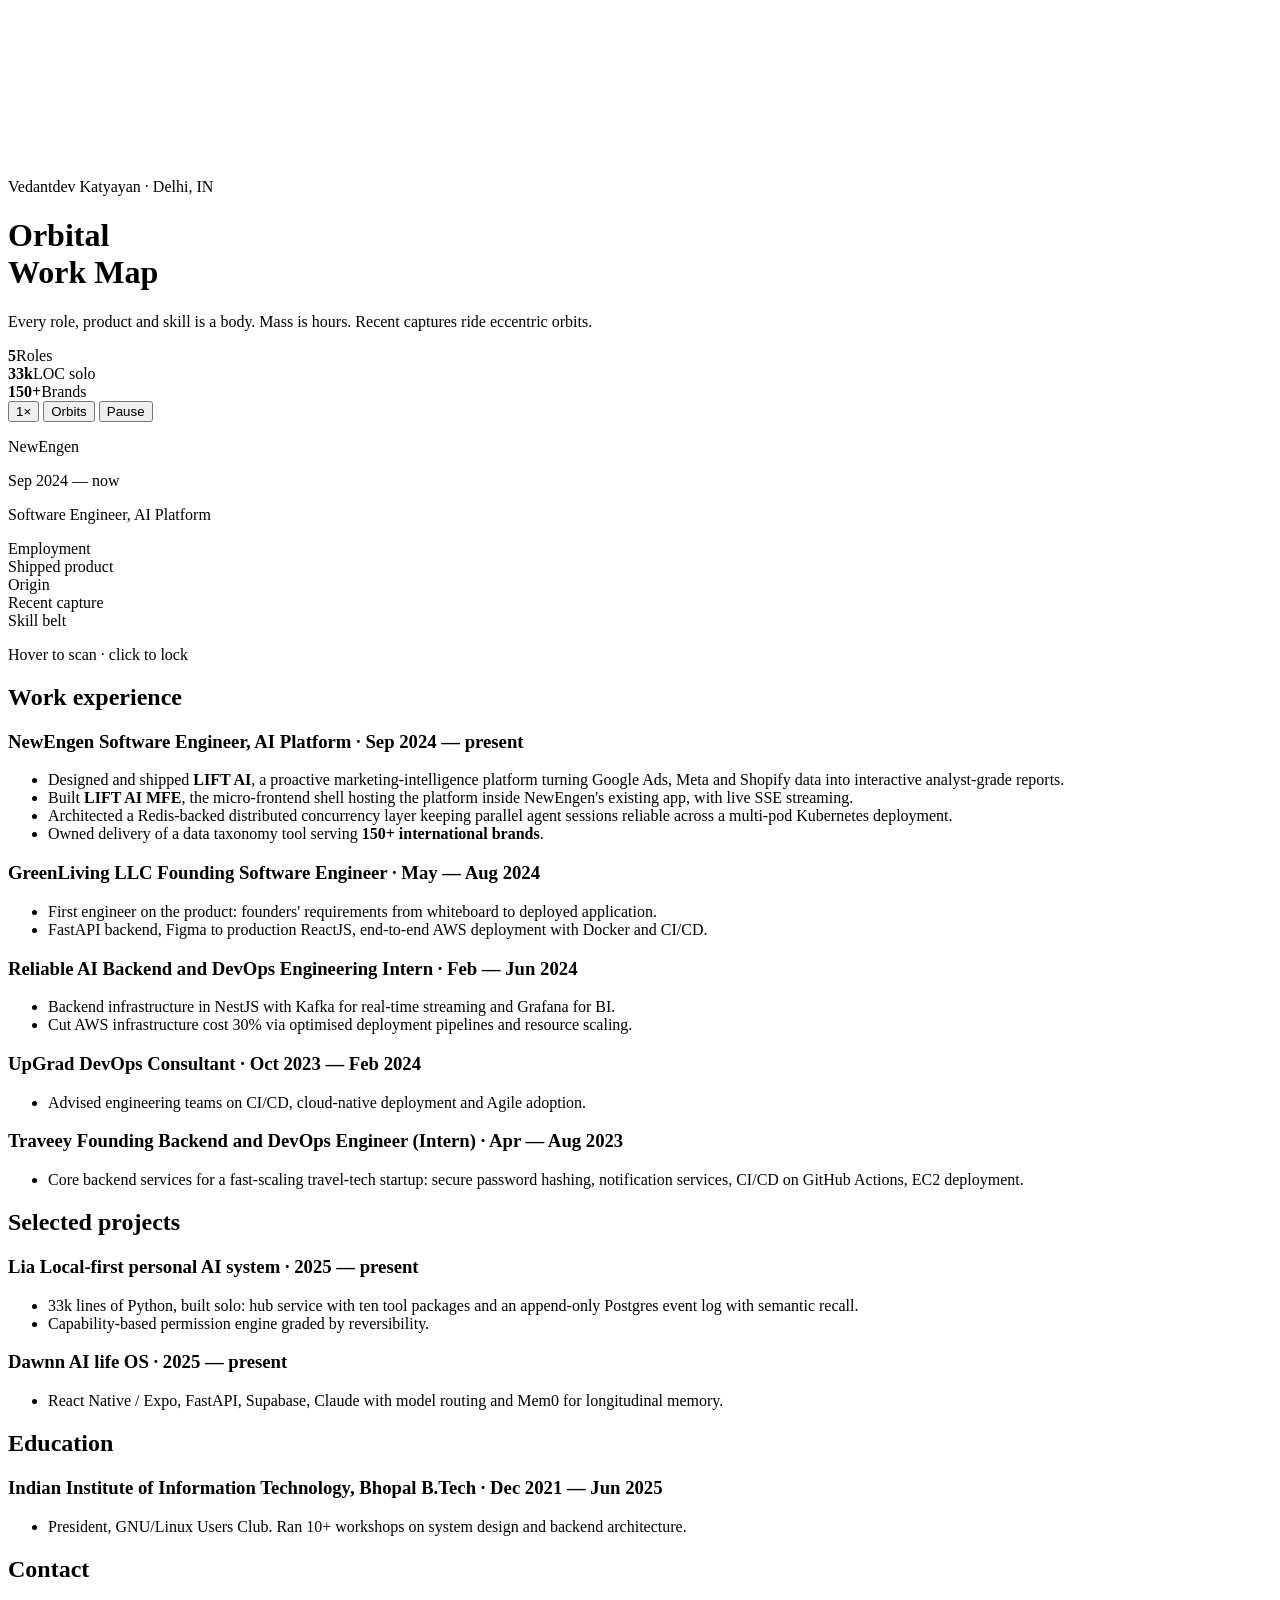
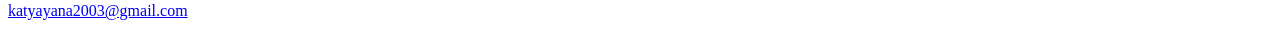
==== index.html @ 1c7e5dbf "Initial commit: v1 orbital work map (Rust/WASM) Co-Authored-By: Claude Sonnet 4.6 <noreply@anthropic" ====
<!DOCTYPE html>
<html lang="en">
<head>
<meta charset="utf-8">
<meta name="viewport" content="width=device-width, initial-scale=1">
<title>Vedantdev Katyayan — Orbital Work Map</title>
<meta name="description" content="Engineer across backend, infrastructure and applied AI. An orbital map of five roles, three shipped products and the stack behind them.">
<meta property="og:title" content="Vedantdev Katyayan">
<meta property="og:description" content="Every role, product and skill is a body. Mass is hours.">
<meta property="og:type" content="profile">

<link rel="preconnect" href="https://fonts.googleapis.com">
<link rel="preconnect" href="https://fonts.gstatic.com" crossorigin>
<link rel="stylesheet" href="https://fonts.googleapis.com/css2?family=Bricolage+Grotesque:opsz,wght@12..96,600;12..96,800&family=IBM+Plex+Mono:wght@400;500;600&family=IBM+Plex+Sans:wght@400;500&display=swap">

<link data-trunk rel="rust" data-wasm-opt="z">
<link data-trunk rel="css" href="assets/style.css">
</head>
<body>

<main class="stage">
  <canvas id="sky" aria-label="Orbital map of Vedantdev Katyayan's work"></canvas>

  <header class="masthead">
    <p class="eyebrow">Vedantdev Katyayan · Delhi, IN</p>
    <h1>Orbital<br>Work Map</h1>
    <p class="standfirst">Every role, product and skill is a body. Mass is hours. Recent captures ride eccentric orbits.</p>
  </header>

  <div class="hud">
    <div class="stats">
      <div class="stat"><b>5</b><span>Roles</span></div>
      <div class="stat"><b>33k</b><span>LOC solo</span></div>
      <div class="stat"><b>150+</b><span>Brands</span></div>
    </div>
    <div class="ctrls">
      <button class="btn" id="speed">1×</button>
      <button class="btn" id="orbits" aria-pressed="true">Orbits</button>
      <button class="btn" id="toggle">Pause</button>
    </div>
  </div>

  <!-- Filled by Rust on selection. Static fallback keeps the page useful
       before wasm boots and if it fails to load. -->
  <section class="readout" id="readout" aria-live="polite">
    <div class="r-top"><p class="r-name">NewEngen</p><span class="r-when">Sep 2024 — now</span></div>
    <p class="r-role">Software Engineer, AI Platform</p>
  </section>

  <div class="legend">
    <div class="lg"><span class="dot" style="background:#F2A93B"></span>Employment</div>
    <div class="lg"><span class="dot" style="background:#5CC7D8"></span>Shipped product</div>
    <div class="lg"><span class="dot" style="background:#A78BFA"></span>Origin</div>
    <div class="lg"><span class="dot" style="background:#F2726F"></span>Recent capture</div>
    <div class="lg"><span class="dot" style="background:#7FD1A4"></span>Skill belt</div>
  </div>

  <p class="hint">Hover to scan · click to lock</p>
</main>

<!-- ===================================================================
     Crawlable layer. A canvas is invisible to search engines and to ATS
     scrapers, so the same content lives here as real HTML. Keep in sync
     with src/data.rs — see the TODO in CLAUDE.md about generating it.
     =================================================================== -->
<section class="resume">
  <h2>Work experience</h2>

  <article>
    <h3>NewEngen <span>Software Engineer, AI Platform · Sep 2024 — present</span></h3>
    <ul>
      <li>Designed and shipped <strong>LIFT AI</strong>, a proactive marketing-intelligence platform turning Google Ads, Meta and Shopify data into interactive analyst-grade reports.</li>
      <li>Built <strong>LIFT AI MFE</strong>, the micro-frontend shell hosting the platform inside NewEngen's existing app, with live SSE streaming.</li>
      <li>Architected a Redis-backed distributed concurrency layer keeping parallel agent sessions reliable across a multi-pod Kubernetes deployment.</li>
      <li>Owned delivery of a data taxonomy tool serving <strong>150+ international brands</strong>.</li>
    </ul>
  </article>

  <article>
    <h3>GreenLiving LLC <span>Founding Software Engineer · May — Aug 2024</span></h3>
    <ul>
      <li>First engineer on the product: founders' requirements from whiteboard to deployed application.</li>
      <li>FastAPI backend, Figma to production ReactJS, end-to-end AWS deployment with Docker and CI/CD.</li>
    </ul>
  </article>

  <article>
    <h3>Reliable AI <span>Backend and DevOps Engineering Intern · Feb — Jun 2024</span></h3>
    <ul>
      <li>Backend infrastructure in NestJS with Kafka for real-time streaming and Grafana for BI.</li>
      <li>Cut AWS infrastructure cost 30% via optimised deployment pipelines and resource scaling.</li>
    </ul>
  </article>

  <article>
    <h3>UpGrad <span>DevOps Consultant · Oct 2023 — Feb 2024</span></h3>
    <ul><li>Advised engineering teams on CI/CD, cloud-native deployment and Agile adoption.</li></ul>
  </article>

  <article>
    <h3>Traveey <span>Founding Backend and DevOps Engineer (Intern) · Apr — Aug 2023</span></h3>
    <ul><li>Core backend services for a fast-scaling travel-tech startup: secure password hashing, notification services, CI/CD on GitHub Actions, EC2 deployment.</li></ul>
  </article>

  <h2>Selected projects</h2>

  <article>
    <h3>Lia <span>Local-first personal AI system · 2025 — present</span></h3>
    <ul>
      <li>33k lines of Python, built solo: hub service with ten tool packages and an append-only Postgres event log with semantic recall.</li>
      <li>Capability-based permission engine graded by reversibility.</li>
    </ul>
  </article>

  <article>
    <h3>Dawnn <span>AI life OS · 2025 — present</span></h3>
    <ul><li>React Native / Expo, FastAPI, Supabase, Claude with model routing and Mem0 for longitudinal memory.</li></ul>
  </article>

  <h2>Education</h2>
  <article>
    <h3>Indian Institute of Information Technology, Bhopal <span>B.Tech · Dec 2021 — Jun 2025</span></h3>
    <ul><li>President, GNU/Linux Users Club. Ran 10+ workshops on system design and backend architecture.</li></ul>
  </article>

  <h2>Contact</h2>
  <p><a href="mailto:katyayana2003@gmail.com">katyayana2003@gmail.com</a></p>
</section>

<script type="module">
  // Trunk exposes the wasm exports on window.wasmBindings once init resolves.
  window.orbitalSelect = (id) => {
    if (location.hash.slice(1) !== id) history.replaceState(null, '', '#' + id);
  };

  const ready = () => window.wasmBindings;
  const wait = setInterval(() => {
    if (!ready()) return;
    clearInterval(wait);
    const w = window.wasmBindings;

    const hash = location.hash.slice(1);
    if (hash) w.select_by_id(hash);

    const speeds = [1, 2, 4, 0.35];
    let si = 0;
    const speed = document.getElementById('speed');
    speed.onclick = () => {
      si = (si + 1) % speeds.length;
      w.set_speed(speeds[si]);
      speed.textContent = (speeds[si] === 0.35 ? '0.3' : speeds[si]) + '×';
    };

    const toggle = document.getElementById('toggle');
    toggle.onclick = () => { toggle.textContent = w.toggle_running() ? 'Pause' : 'Resume'; };

    const orbits = document.getElementById('orbits');
    orbits.onclick = () => orbits.setAttribute('aria-pressed', String(w.toggle_orbits()));
  }, 40);
</script>
</body>
</html>
---- assets/style.css ----
:root{
  --void:#04060E; --ink:#EDEAE2; --ink-dim:#96A0B8; --ink-faint:#5A6479;
  --edge:rgba(150,170,210,.16); --edge-hi:rgba(150,170,210,.34);
  --amber:#F2A93B;
  --display:"Bricolage Grotesque","Helvetica Neue",Arial,sans-serif;
  --body:"IBM Plex Sans",-apple-system,BlinkMacSystemFont,sans-serif;
  --mono:"IBM Plex Mono",ui-monospace,Menlo,monospace;
}
*{box-sizing:border-box}
html,body{margin:0}
body{background:var(--void);color:var(--ink);font-family:var(--body);font-size:14px;line-height:1.55;-webkit-font-smoothing:antialiased}

.stage{position:relative;width:100%;height:100vh;min-height:560px;overflow:hidden;border-bottom:1px solid var(--edge);touch-action:none}
#sky{display:block;width:100%;height:100%}

.masthead{position:absolute;top:0;left:0;padding:22px 26px;pointer-events:none;z-index:3}
.eyebrow{font-family:var(--mono);font-size:10px;letter-spacing:.22em;text-transform:uppercase;color:var(--ink-faint);margin:0 0 8px}
h1{font-family:var(--display);font-weight:800;font-size:clamp(24px,3vw,34px);line-height:.98;letter-spacing:-.03em;margin:0 0 8px;text-transform:uppercase}
.standfirst{margin:0;color:var(--ink-dim);font-size:12.5px;max-width:32ch}

.hud{position:absolute;top:22px;right:26px;z-index:3;display:flex;flex-direction:column;align-items:flex-end;gap:14px}
.stats{display:flex;gap:1px;background:var(--edge);border:1px solid var(--edge)}
.stat{background:rgba(6,9,20,.86);padding:8px 12px;text-align:right;min-width:70px}
.stat b{display:block;font-family:var(--mono);font-weight:600;font-size:16px;font-variant-numeric:tabular-nums;letter-spacing:-.02em}
.stat span{font-family:var(--mono);font-size:9px;letter-spacing:.14em;text-transform:uppercase;color:var(--ink-faint)}
.ctrls{display:flex;gap:6px}
.btn{font-family:var(--mono);font-size:10.5px;letter-spacing:.1em;text-transform:uppercase;color:var(--ink-dim);background:rgba(6,9,20,.86);border:1px solid var(--edge);padding:6px 11px;cursor:pointer;transition:.15s}
.btn:hover{color:var(--ink);border-color:var(--edge-hi)}
.btn:focus-visible{outline:2px solid var(--amber);outline-offset:2px}
.btn[aria-pressed="true"]{color:var(--amber);border-color:rgba(242,169,59,.5);background:rgba(242,169,59,.12)}

.legend{position:absolute;right:26px;bottom:22px;z-index:3;display:flex;flex-direction:column;gap:5px;align-items:flex-end;pointer-events:none}
.lg{display:flex;align-items:center;gap:7px;font-family:var(--mono);font-size:10px;letter-spacing:.1em;text-transform:uppercase;color:var(--ink-faint)}
.dot{width:7px;height:7px;border-radius:50%}

.readout{position:absolute;left:26px;bottom:22px;width:min(340px,calc(100% - 52px));z-index:3;background:rgba(6,9,20,.88);backdrop-filter:blur(16px);-webkit-backdrop-filter:blur(16px);border:1px solid var(--edge);border-left:3px solid var(--accent,var(--amber));padding:14px 16px 16px;display:flex;flex-direction:column;gap:10px}
.r-top{display:flex;justify-content:space-between;align-items:baseline;gap:10px}
.r-name{font-family:var(--display);font-weight:600;font-size:19px;line-height:1.1;margin:0;color:var(--accent,var(--amber));letter-spacing:-.02em}
.r-when{font-family:var(--mono);font-size:10px;color:var(--ink-faint);white-space:nowrap;letter-spacing:.06em}
.r-role{font-family:var(--mono);font-size:10px;letter-spacing:.15em;text-transform:uppercase;color:var(--ink-dim);margin:-6px 0 0}
.r-list{margin:0;padding:0;list-style:none;display:flex;flex-direction:column;gap:6px}
.r-list li{font-size:12.5px;color:var(--ink-dim);padding-left:13px;position:relative}
.r-list li::before{content:"";position:absolute;left:0;top:8px;width:5px;height:1px;background:var(--accent,var(--amber))}
.chips{display:flex;flex-wrap:wrap;gap:4px}
.chip{font-family:var(--mono);font-size:9.5px;letter-spacing:.06em;color:var(--ink-faint);border:1px solid var(--edge);padding:2px 6px}

.hint{position:absolute;left:50%;transform:translateX(-50%);bottom:22px;z-index:2;font-family:var(--mono);font-size:10px;letter-spacing:.12em;text-transform:uppercase;color:var(--ink-faint);pointer-events:none}

.resume{max-width:760px;margin:0 auto;padding:72px 26px 96px}
.resume h2{font-family:var(--display);font-weight:600;font-size:13px;letter-spacing:.18em;text-transform:uppercase;color:var(--amber);margin:48px 0 18px;padding-bottom:8px;border-bottom:1px solid var(--edge)}
.resume h2:first-child{margin-top:0}
.resume article{margin-bottom:26px}
.resume h3{font-family:var(--display);font-weight:600;font-size:17px;margin:0 0 6px;letter-spacing:-.01em;display:flex;flex-wrap:wrap;gap:4px 10px;align-items:baseline}
.resume h3 span{font-family:var(--mono);font-size:10.5px;font-weight:400;letter-spacing:.06em;color:var(--ink-faint);text-transform:uppercase}
.resume ul{margin:0;padding-left:16px;display:flex;flex-direction:column;gap:5px}
.resume li{color:var(--ink-dim);font-size:13.5px}
.resume strong{color:var(--ink);font-weight:500}
.resume a{color:var(--amber)}

@media (prefers-reduced-motion:reduce){.stage{height:auto;min-height:0}}
@media (max-width:820px){
  .masthead{padding:16px}
  .readout{left:14px;right:14px;width:auto;bottom:14px;padding:11px 13px 13px}
  .hud{right:14px;top:14px}
  .stat{min-width:56px;padding:6px 9px}
  .legend,.hint,.chips{display:none}
}
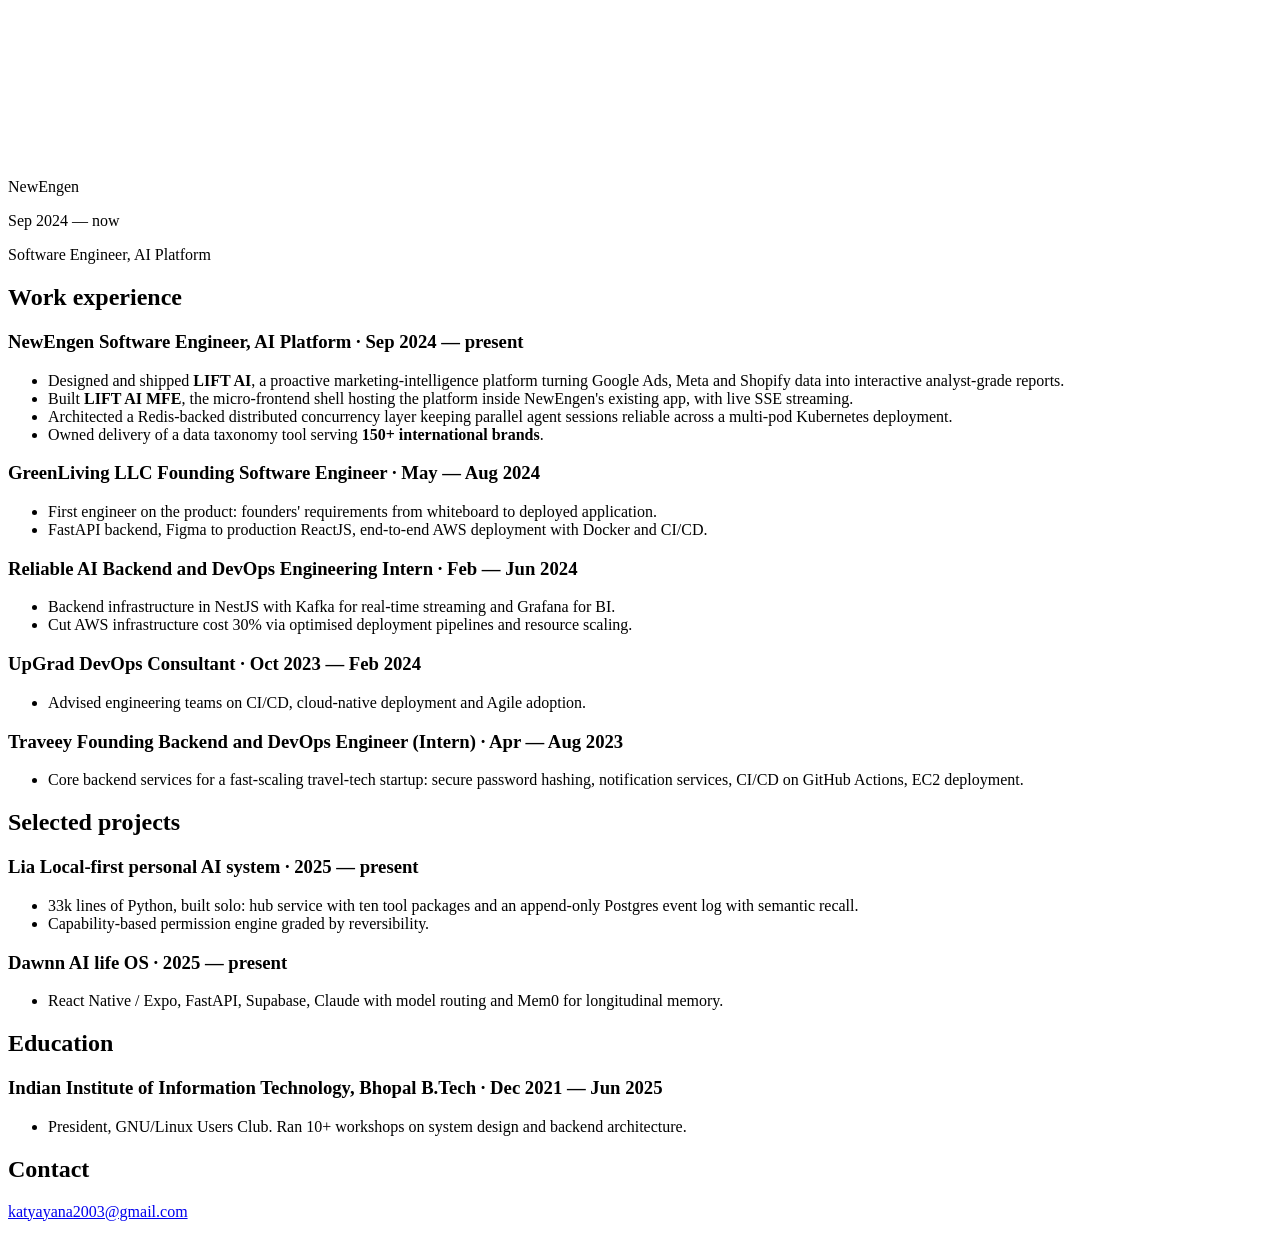
==== commit 3a8596a8: "Strip chrome and go black (#1) Remove masthead, stat tiles, speed/orbits/pause controls, colour lege" ====
--- a/index.html
+++ b/index.html
@@ -21,41 +21,12 @@
 <main class="stage">
   <canvas id="sky" aria-label="Orbital map of Vedantdev Katyayan's work"></canvas>
 
-  <header class="masthead">
-    <p class="eyebrow">Vedantdev Katyayan · Delhi, IN</p>
-    <h1>Orbital<br>Work Map</h1>
-    <p class="standfirst">Every role, product and skill is a body. Mass is hours. Recent captures ride eccentric orbits.</p>
-  </header>
-
-  <div class="hud">
-    <div class="stats">
-      <div class="stat"><b>5</b><span>Roles</span></div>
-      <div class="stat"><b>33k</b><span>LOC solo</span></div>
-      <div class="stat"><b>150+</b><span>Brands</span></div>
-    </div>
-    <div class="ctrls">
-      <button class="btn" id="speed">1×</button>
-      <button class="btn" id="orbits" aria-pressed="true">Orbits</button>
-      <button class="btn" id="toggle">Pause</button>
-    </div>
-  </div>
-
   <!-- Filled by Rust on selection. Static fallback keeps the page useful
        before wasm boots and if it fails to load. -->
   <section class="readout" id="readout" aria-live="polite">
     <div class="r-top"><p class="r-name">NewEngen</p><span class="r-when">Sep 2024 — now</span></div>
     <p class="r-role">Software Engineer, AI Platform</p>
   </section>
-
-  <div class="legend">
-    <div class="lg"><span class="dot" style="background:#F2A93B"></span>Employment</div>
-    <div class="lg"><span class="dot" style="background:#5CC7D8"></span>Shipped product</div>
-    <div class="lg"><span class="dot" style="background:#A78BFA"></span>Origin</div>
-    <div class="lg"><span class="dot" style="background:#F2726F"></span>Recent capture</div>
-    <div class="lg"><span class="dot" style="background:#7FD1A4"></span>Skill belt</div>
-  </div>
-
-  <p class="hint">Hover to scan · click to lock</p>
 </main>
 
 <!-- ===================================================================
@@ -128,7 +99,6 @@
 </section>
 
 <script type="module">
-  // Trunk exposes the wasm exports on window.wasmBindings once init resolves.
   window.orbitalSelect = (id) => {
     if (location.hash.slice(1) !== id) history.replaceState(null, '', '#' + id);
   };
@@ -137,25 +107,8 @@
   const wait = setInterval(() => {
     if (!ready()) return;
     clearInterval(wait);
-    const w = window.wasmBindings;
-
     const hash = location.hash.slice(1);
-    if (hash) w.select_by_id(hash);
-
-    const speeds = [1, 2, 4, 0.35];
-    let si = 0;
-    const speed = document.getElementById('speed');
-    speed.onclick = () => {
-      si = (si + 1) % speeds.length;
-      w.set_speed(speeds[si]);
-      speed.textContent = (speeds[si] === 0.35 ? '0.3' : speeds[si]) + '×';
-    };
-
-    const toggle = document.getElementById('toggle');
-    toggle.onclick = () => { toggle.textContent = w.toggle_running() ? 'Pause' : 'Resume'; };
-
-    const orbits = document.getElementById('orbits');
-    orbits.onclick = () => orbits.setAttribute('aria-pressed', String(w.toggle_orbits()));
+    if (hash) window.wasmBindings.select_by_id(hash);
   }, 40);
 </script>
 </body>
--- a/assets/style.css
+++ b/assets/style.css
@@ -1,5 +1,5 @@
 :root{
-  --void:#04060E; --ink:#EDEAE2; --ink-dim:#96A0B8; --ink-faint:#5A6479;
+  --void:#000; --ink:#EDEAE2; --ink-dim:#96A0B8; --ink-faint:#5A6479;
   --edge:rgba(150,170,210,.16); --edge-hi:rgba(150,170,210,.34);
   --amber:#F2A93B;
   --display:"Bricolage Grotesque","Helvetica Neue",Arial,sans-serif;
@@ -13,25 +13,6 @@
 .stage{position:relative;width:100%;height:100vh;min-height:560px;overflow:hidden;border-bottom:1px solid var(--edge);touch-action:none}
 #sky{display:block;width:100%;height:100%}
 
-.masthead{position:absolute;top:0;left:0;padding:22px 26px;pointer-events:none;z-index:3}
-.eyebrow{font-family:var(--mono);font-size:10px;letter-spacing:.22em;text-transform:uppercase;color:var(--ink-faint);margin:0 0 8px}
-h1{font-family:var(--display);font-weight:800;font-size:clamp(24px,3vw,34px);line-height:.98;letter-spacing:-.03em;margin:0 0 8px;text-transform:uppercase}
-.standfirst{margin:0;color:var(--ink-dim);font-size:12.5px;max-width:32ch}
-
-.hud{position:absolute;top:22px;right:26px;z-index:3;display:flex;flex-direction:column;align-items:flex-end;gap:14px}
-.stats{display:flex;gap:1px;background:var(--edge);border:1px solid var(--edge)}
-.stat{background:rgba(6,9,20,.86);padding:8px 12px;text-align:right;min-width:70px}
-.stat b{display:block;font-family:var(--mono);font-weight:600;font-size:16px;font-variant-numeric:tabular-nums;letter-spacing:-.02em}
-.stat span{font-family:var(--mono);font-size:9px;letter-spacing:.14em;text-transform:uppercase;color:var(--ink-faint)}
-.ctrls{display:flex;gap:6px}
-.btn{font-family:var(--mono);font-size:10.5px;letter-spacing:.1em;text-transform:uppercase;color:var(--ink-dim);background:rgba(6,9,20,.86);border:1px solid var(--edge);padding:6px 11px;cursor:pointer;transition:.15s}
-.btn:hover{color:var(--ink);border-color:var(--edge-hi)}
-.btn:focus-visible{outline:2px solid var(--amber);outline-offset:2px}
-.btn[aria-pressed="true"]{color:var(--amber);border-color:rgba(242,169,59,.5);background:rgba(242,169,59,.12)}
-
-.legend{position:absolute;right:26px;bottom:22px;z-index:3;display:flex;flex-direction:column;gap:5px;align-items:flex-end;pointer-events:none}
-.lg{display:flex;align-items:center;gap:7px;font-family:var(--mono);font-size:10px;letter-spacing:.1em;text-transform:uppercase;color:var(--ink-faint)}
-.dot{width:7px;height:7px;border-radius:50%}
 
 .readout{position:absolute;left:26px;bottom:22px;width:min(340px,calc(100% - 52px));z-index:3;background:rgba(6,9,20,.88);backdrop-filter:blur(16px);-webkit-backdrop-filter:blur(16px);border:1px solid var(--edge);border-left:3px solid var(--accent,var(--amber));padding:14px 16px 16px;display:flex;flex-direction:column;gap:10px}
 .r-top{display:flex;justify-content:space-between;align-items:baseline;gap:10px}
@@ -44,7 +25,6 @@
 .chips{display:flex;flex-wrap:wrap;gap:4px}
 .chip{font-family:var(--mono);font-size:9.5px;letter-spacing:.06em;color:var(--ink-faint);border:1px solid var(--edge);padding:2px 6px}
 
-.hint{position:absolute;left:50%;transform:translateX(-50%);bottom:22px;z-index:2;font-family:var(--mono);font-size:10px;letter-spacing:.12em;text-transform:uppercase;color:var(--ink-faint);pointer-events:none}
 
 .resume{max-width:760px;margin:0 auto;padding:72px 26px 96px}
 .resume h2{font-family:var(--display);font-weight:600;font-size:13px;letter-spacing:.18em;text-transform:uppercase;color:var(--amber);margin:48px 0 18px;padding-bottom:8px;border-bottom:1px solid var(--edge)}
@@ -59,9 +39,6 @@
 
 @media (prefers-reduced-motion:reduce){.stage{height:auto;min-height:0}}
 @media (max-width:820px){
-  .masthead{padding:16px}
   .readout{left:14px;right:14px;width:auto;bottom:14px;padding:11px 13px 13px}
-  .hud{right:14px;top:14px}
-  .stat{min-width:56px;padding:6px 9px}
-  .legend,.hint,.chips{display:none}
+  .chips{display:none}
 }
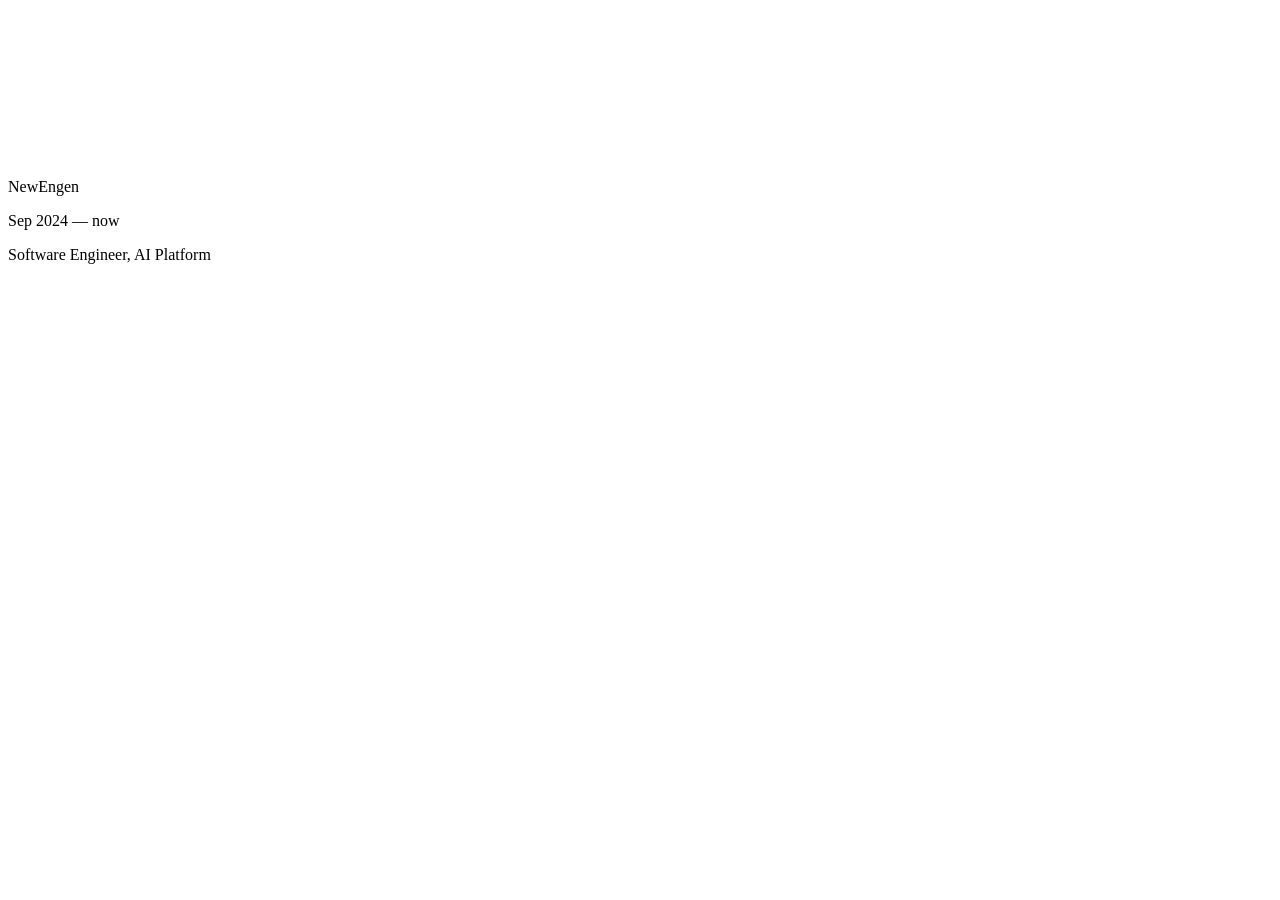
==== commit ca44c1f7: "feat : modifications on the skills stars blink and random frequency for each blink and better motion" ====
--- a/index.html
+++ b/index.html
@@ -34,69 +34,6 @@
      scrapers, so the same content lives here as real HTML. Keep in sync
      with src/data.rs — see the TODO in CLAUDE.md about generating it.
      =================================================================== -->
-<section class="resume">
-  <h2>Work experience</h2>
-
-  <article>
-    <h3>NewEngen <span>Software Engineer, AI Platform · Sep 2024 — present</span></h3>
-    <ul>
-      <li>Designed and shipped <strong>LIFT AI</strong>, a proactive marketing-intelligence platform turning Google Ads, Meta and Shopify data into interactive analyst-grade reports.</li>
-      <li>Built <strong>LIFT AI MFE</strong>, the micro-frontend shell hosting the platform inside NewEngen's existing app, with live SSE streaming.</li>
-      <li>Architected a Redis-backed distributed concurrency layer keeping parallel agent sessions reliable across a multi-pod Kubernetes deployment.</li>
-      <li>Owned delivery of a data taxonomy tool serving <strong>150+ international brands</strong>.</li>
-    </ul>
-  </article>
-
-  <article>
-    <h3>GreenLiving LLC <span>Founding Software Engineer · May — Aug 2024</span></h3>
-    <ul>
-      <li>First engineer on the product: founders' requirements from whiteboard to deployed application.</li>
-      <li>FastAPI backend, Figma to production ReactJS, end-to-end AWS deployment with Docker and CI/CD.</li>
-    </ul>
-  </article>
-
-  <article>
-    <h3>Reliable AI <span>Backend and DevOps Engineering Intern · Feb — Jun 2024</span></h3>
-    <ul>
-      <li>Backend infrastructure in NestJS with Kafka for real-time streaming and Grafana for BI.</li>
-      <li>Cut AWS infrastructure cost 30% via optimised deployment pipelines and resource scaling.</li>
-    </ul>
-  </article>
-
-  <article>
-    <h3>UpGrad <span>DevOps Consultant · Oct 2023 — Feb 2024</span></h3>
-    <ul><li>Advised engineering teams on CI/CD, cloud-native deployment and Agile adoption.</li></ul>
-  </article>
-
-  <article>
-    <h3>Traveey <span>Founding Backend and DevOps Engineer (Intern) · Apr — Aug 2023</span></h3>
-    <ul><li>Core backend services for a fast-scaling travel-tech startup: secure password hashing, notification services, CI/CD on GitHub Actions, EC2 deployment.</li></ul>
-  </article>
-
-  <h2>Selected projects</h2>
-
-  <article>
-    <h3>Lia <span>Local-first personal AI system · 2025 — present</span></h3>
-    <ul>
-      <li>33k lines of Python, built solo: hub service with ten tool packages and an append-only Postgres event log with semantic recall.</li>
-      <li>Capability-based permission engine graded by reversibility.</li>
-    </ul>
-  </article>
-
-  <article>
-    <h3>Dawnn <span>AI life OS · 2025 — present</span></h3>
-    <ul><li>React Native / Expo, FastAPI, Supabase, Claude with model routing and Mem0 for longitudinal memory.</li></ul>
-  </article>
-
-  <h2>Education</h2>
-  <article>
-    <h3>Indian Institute of Information Technology, Bhopal <span>B.Tech · Dec 2021 — Jun 2025</span></h3>
-    <ul><li>President, GNU/Linux Users Club. Ran 10+ workshops on system design and backend architecture.</li></ul>
-  </article>
-
-  <h2>Contact</h2>
-  <p><a href="mailto:katyayana2003@gmail.com">katyayana2003@gmail.com</a></p>
-</section>
 
 <script type="module">
   window.orbitalSelect = (id) => {
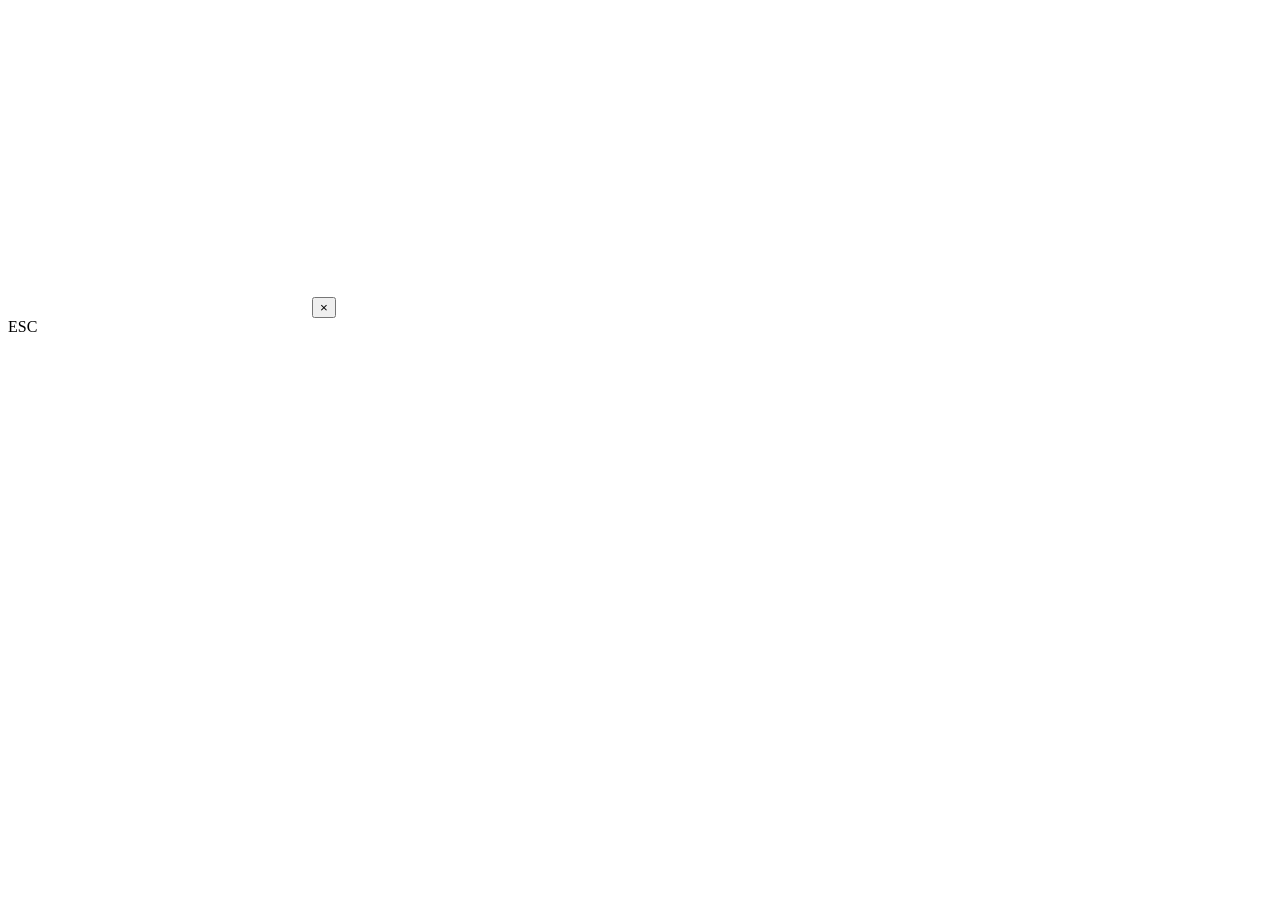
==== commit 36d47bc3: "feat : new pages and more additions" ====
--- a/index.html
+++ b/index.html
@@ -13,20 +13,23 @@
 <link rel="preconnect" href="https://fonts.gstatic.com" crossorigin>
 <link rel="stylesheet" href="https://fonts.googleapis.com/css2?family=Bricolage+Grotesque:opsz,wght@12..96,600;12..96,800&family=IBM+Plex+Mono:wght@400;500;600&family=IBM+Plex+Sans:wght@400;500&display=swap">
 
-<link data-trunk rel="rust" data-wasm-opt="z">
+<link data-trunk rel="rust" data-wasm-opt="0">
 <link data-trunk rel="css" href="assets/style.css">
 </head>
 <body>
 
-<main class="stage">
+<main class="stage" id="stage">
   <canvas id="sky" aria-label="Orbital map of Vedantdev Katyayan's work"></canvas>
 
-  <!-- Filled by Rust on selection. Static fallback keeps the page useful
-       before wasm boots and if it fails to load. -->
-  <section class="readout" id="readout" aria-live="polite">
-    <div class="r-top"><p class="r-name">NewEngen</p><span class="r-when">Sep 2024 — now</span></div>
-    <p class="r-role">Software Engineer, AI Platform</p>
-  </section>
+  <div class="overlay" id="overlay">
+    <canvas class="blob-canvas" id="blob-canvas"></canvas>
+    <button class="ov-close" id="ov-close" aria-label="Close">&times;</button>
+    <div class="ov-content" id="ov-content" aria-live="polite">
+      <!-- Filled by Rust on click -->
+    </div>
+  </div>
+
+  <div class="zoom-hint" id="zoom-hint">ESC</div>
 </main>
 
 <!-- ===================================================================
@@ -47,6 +50,118 @@
     const hash = location.hash.slice(1);
     if (hash) window.wasmBindings.select_by_id(hash);
   }, 40);
+
+  // Ripple effect on overlay
+  (() => {
+    const ov = document.getElementById('overlay');
+    const bc = document.getElementById('blob-canvas');
+    const ctx = bc.getContext('2d');
+    const TAU = Math.PI * 2;
+    const ripples = [];
+    let raf = 0, lastSpawn = 0;
+    let mx = -999, my = -999;
+
+    // Persistent glow that follows cursor
+    let gx = -999, gy = -999;
+
+    function resize() {
+      const dpr = Math.min(devicePixelRatio, 2);
+      const w = ov.clientWidth, h = ov.clientHeight;
+      bc.width = w * dpr; bc.height = h * dpr;
+      bc.style.width = w + 'px'; bc.style.height = h + 'px';
+      ctx.setTransform(dpr, 0, 0, dpr, 0, 0);
+    }
+
+    function spawn(x, y) {
+      ripples.push({ x, y, r: 4, maxR: 60 + Math.random() * 80, a: 0.45, speed: 1.2 + Math.random() * 0.8 });
+      if (ripples.length > 20) ripples.shift();
+    }
+
+    function draw(t) {
+      const stage = document.getElementById('stage');
+      if (!stage.classList.contains('overlay-open')) { raf = 0; return; }
+      const w = ov.clientWidth, h = ov.clientHeight;
+      ctx.clearRect(0, 0, w, h);
+
+      // Smooth cursor glow follow
+      if (mx > -500) {
+        gx += (mx - gx) * 0.1;
+        gy += (my - gy) * 0.1;
+
+        // Soft ambient glow under cursor
+        const gg = ctx.createRadialGradient(gx, gy, 0, gx, gy, 90);
+        gg.addColorStop(0, 'hsla(192,80%,55%,0.12)');
+        gg.addColorStop(0.5, 'hsla(192,70%,45%,0.05)');
+        gg.addColorStop(1, 'hsla(192,60%,40%,0)');
+        ctx.fillStyle = gg;
+        ctx.beginPath();
+        ctx.arc(gx, gy, 90, 0, TAU);
+        ctx.fill();
+      }
+
+      // Draw ripples
+      for (let i = ripples.length - 1; i >= 0; i--) {
+        const rp = ripples[i];
+        rp.r += rp.speed;
+        const life = 1 - rp.r / rp.maxR;
+        if (life <= 0) { ripples.splice(i, 1); continue; }
+
+        const fade = life * life;
+        const lineW = Math.max(0.5, 2.5 * fade);
+
+        // Outer ring
+        ctx.beginPath();
+        ctx.arc(rp.x, rp.y, rp.r, 0, TAU);
+        ctx.strokeStyle = `hsla(192,75%,60%,${0.35 * fade})`;
+        ctx.lineWidth = lineW;
+        ctx.stroke();
+
+        // Inner brighter ring (slightly behind)
+        if (rp.r > 8) {
+          ctx.beginPath();
+          ctx.arc(rp.x, rp.y, rp.r * 0.7, 0, TAU);
+          ctx.strokeStyle = `hsla(192,80%,70%,${0.2 * fade})`;
+          ctx.lineWidth = lineW * 0.6;
+          ctx.stroke();
+        }
+
+        // Faint fill inside the ring
+        const gf = ctx.createRadialGradient(rp.x, rp.y, 0, rp.x, rp.y, rp.r);
+        gf.addColorStop(0, `hsla(192,70%,55%,${0.06 * fade})`);
+        gf.addColorStop(0.7, `hsla(192,70%,50%,${0.02 * fade})`);
+        gf.addColorStop(1, 'hsla(192,70%,50%,0)');
+        ctx.fillStyle = gf;
+        ctx.beginPath();
+        ctx.arc(rp.x, rp.y, rp.r, 0, TAU);
+        ctx.fill();
+      }
+
+      raf = requestAnimationFrame(draw);
+    }
+
+    ov.addEventListener('pointermove', e => {
+      const r = ov.getBoundingClientRect();
+      mx = e.clientX - r.left; my = e.clientY - r.top;
+      if (gx < -500) { gx = mx; gy = my; }
+
+      const now = performance.now();
+      if (now - lastSpawn > 120) {
+        spawn(mx, my);
+        lastSpawn = now;
+      }
+      if (!raf) { resize(); raf = requestAnimationFrame(draw); }
+    });
+
+    ov.addEventListener('pointerleave', () => { mx = -999; my = -999; gx = -999; gy = -999; });
+    window.addEventListener('resize', () => { if (raf) resize(); });
+
+    const obs = new MutationObserver(() => {
+      const open = document.getElementById('stage').classList.contains('overlay-open');
+      if (open && !raf) { resize(); raf = requestAnimationFrame(draw); }
+      if (!open) { mx = -999; my = -999; gx = -999; gy = -999; ripples.length = 0; }
+    });
+    obs.observe(document.getElementById('stage'), {attributes: true, attributeFilter: ['class']});
+  })();
 </script>
 </body>
 </html>
--- a/assets/style.css
+++ b/assets/style.css
@@ -13,18 +13,36 @@
 .stage{position:relative;width:100%;height:100vh;min-height:560px;overflow:hidden;border-bottom:1px solid var(--edge);touch-action:none}
 #sky{display:block;width:100%;height:100%}
 
+/* Full-screen translucent overlay — used for all detail views */
+.overlay{position:absolute;inset:0;z-index:6;background:rgba(6,9,20,.35);backdrop-filter:blur(12px);-webkit-backdrop-filter:blur(12px);display:flex;align-items:center;justify-content:center;opacity:0;pointer-events:none;transition:opacity 400ms ease}
+.stage.overlay-open .overlay{opacity:1;pointer-events:auto}
 
-.readout{position:absolute;left:26px;bottom:22px;width:min(340px,calc(100% - 52px));z-index:3;background:rgba(6,9,20,.88);backdrop-filter:blur(16px);-webkit-backdrop-filter:blur(16px);border:1px solid var(--edge);border-left:3px solid var(--accent,var(--amber));padding:14px 16px 16px;display:flex;flex-direction:column;gap:10px}
-.r-top{display:flex;justify-content:space-between;align-items:baseline;gap:10px}
-.r-name{font-family:var(--display);font-weight:600;font-size:19px;line-height:1.1;margin:0;color:var(--accent,var(--amber));letter-spacing:-.02em}
-.r-when{font-family:var(--mono);font-size:10px;color:var(--ink-faint);white-space:nowrap;letter-spacing:.06em}
-.r-role{font-family:var(--mono);font-size:10px;letter-spacing:.15em;text-transform:uppercase;color:var(--ink-dim);margin:-6px 0 0}
-.r-list{margin:0;padding:0;list-style:none;display:flex;flex-direction:column;gap:6px}
-.r-list li{font-size:12.5px;color:var(--ink-dim);padding-left:13px;position:relative}
-.r-list li::before{content:"";position:absolute;left:0;top:8px;width:5px;height:1px;background:var(--accent,var(--amber))}
-.chips{display:flex;flex-wrap:wrap;gap:4px}
-.chip{font-family:var(--mono);font-size:9.5px;letter-spacing:.06em;color:var(--ink-faint);border:1px solid var(--edge);padding:2px 6px}
+.blob-canvas{position:absolute;inset:0;width:100%;height:100%;pointer-events:none;z-index:8}
+.ov-content{position:relative;z-index:7}
 
+.ov-close{position:absolute;top:16px;right:20px;z-index:7;background:none;border:none;color:var(--ink-faint);font-size:20px;line-height:1;cursor:pointer;padding:4px 8px;opacity:.6;transition:opacity 150ms}
+.ov-close:hover{opacity:1;color:var(--ink)}
+
+.ov-content{max-width:520px;padding:32px 24px;overflow-y:auto;max-height:80vh}
+
+/* Shared text styles for overlay content */
+.ov-top{display:flex;justify-content:space-between;align-items:baseline;gap:8px;margin-bottom:4px}
+.ov-name{font-family:var(--display);font-weight:600;font-size:17px;line-height:1.1;margin:0;color:var(--accent,var(--amber));letter-spacing:-.02em}
+.ov-when{font-family:var(--mono);font-size:10px;color:var(--ink-faint);white-space:nowrap;letter-spacing:.06em}
+.ov-role{font-family:var(--mono);font-size:10px;letter-spacing:.15em;text-transform:uppercase;color:var(--ink-dim);margin:0 0 12px}
+.ov-list{margin:0;padding:0;list-style:none;display:flex;flex-direction:column;gap:8px}
+.ov-list li{font-family:var(--mono);font-size:12px;color:var(--ink-dim);line-height:1.6;padding-left:14px;position:relative}
+.ov-list li::before{content:"";position:absolute;left:0;top:9px;width:5px;height:1px;background:var(--accent,var(--amber))}
+.ov-chips{display:flex;flex-wrap:wrap;gap:4px;margin-top:12px}
+.ov-chip{font-family:var(--mono);font-size:8.5px;letter-spacing:.06em;color:var(--ink-faint);border:1px solid var(--edge);padding:2px 5px}
+
+/* Profile-specific heading style */
+.ov-heading{font-family:var(--mono);font-weight:600;font-size:11px;letter-spacing:.18em;text-transform:uppercase;color:var(--amber);margin:0 0 12px;padding-bottom:6px;border-bottom:1px solid var(--edge)}
+.ov-list+.ov-heading{margin-top:28px}
+
+/* Zoom hint */
+.zoom-hint{position:absolute;bottom:20px;left:50%;transform:translateX(-50%);font-family:var(--mono);font-size:10px;letter-spacing:.1em;color:var(--ink-faint);opacity:0;transition:opacity 300ms;pointer-events:none;z-index:2}
+.stage.zoomed .zoom-hint{opacity:1}
 
 .resume{max-width:760px;margin:0 auto;padding:72px 26px 96px}
 .resume h2{font-family:var(--display);font-weight:600;font-size:13px;letter-spacing:.18em;text-transform:uppercase;color:var(--amber);margin:48px 0 18px;padding-bottom:8px;border-bottom:1px solid var(--edge)}
@@ -38,7 +56,3 @@
 .resume a{color:var(--amber)}
 
 @media (prefers-reduced-motion:reduce){.stage{height:auto;min-height:0}}
-@media (max-width:820px){
-  .readout{left:14px;right:14px;width:auto;bottom:14px;padding:11px 13px 13px}
-  .chips{display:none}
-}
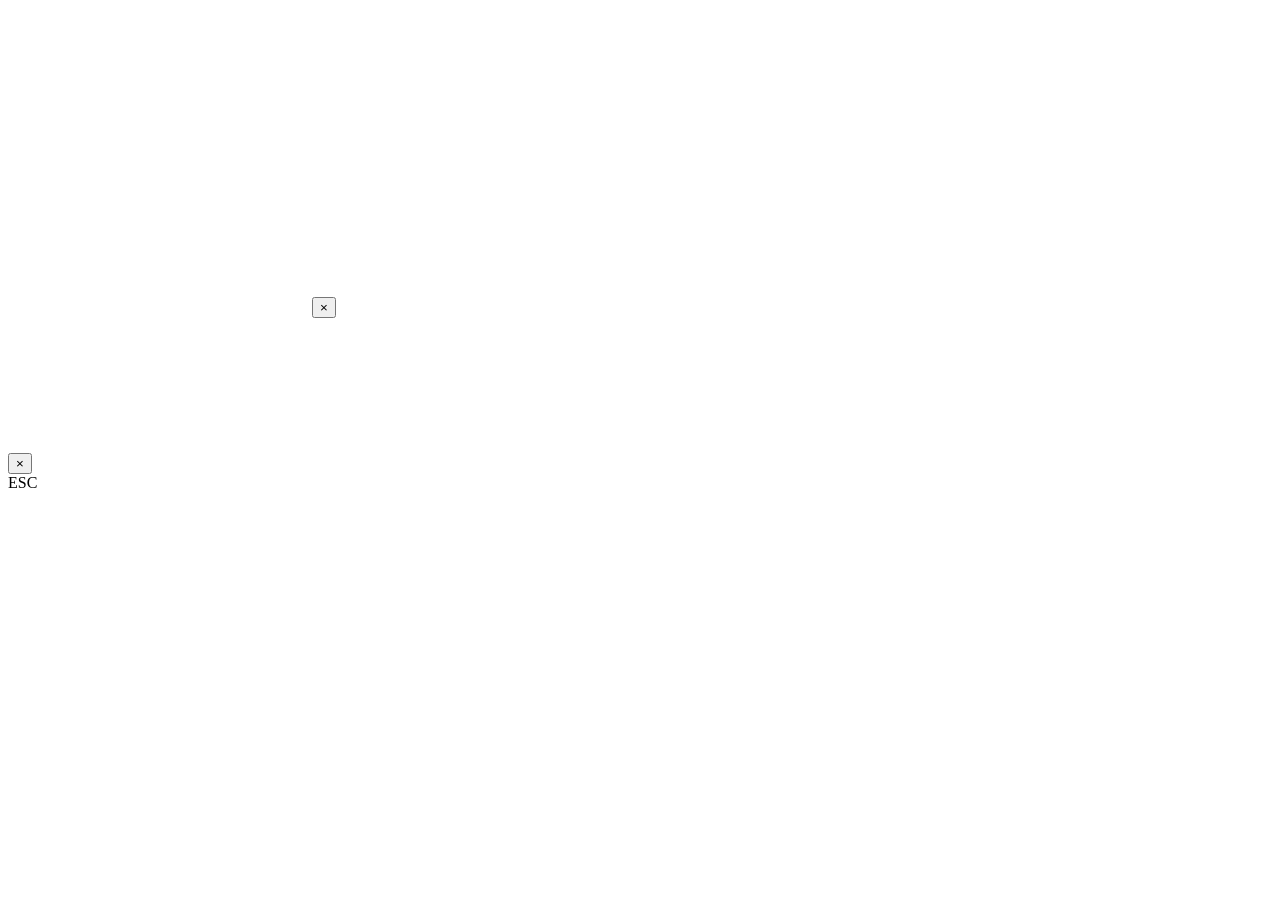
==== commit 71dcc66b: "feat: add right-side detail panel HTML scaffold and CSS Add the `.detail-panel` aside element with c" ====
--- a/index.html
+++ b/index.html
@@ -28,6 +28,14 @@
       <!-- Filled by Rust on click -->
     </div>
   </div>
+
+  <aside class="detail-panel" id="detail-panel">
+    <button class="dp-close" id="dp-close" aria-label="Close panel">&times;</button>
+    <canvas class="dp-preview" id="dp-preview"></canvas>
+    <div class="dp-scroll" id="dp-scroll" aria-live="polite">
+      <!-- Filled by Rust when a body is selected -->
+    </div>
+  </aside>
 
   <div class="zoom-hint" id="zoom-hint">ESC</div>
 </main>
--- a/assets/style.css
+++ b/assets/style.css
@@ -40,6 +40,37 @@
 .ov-heading{font-family:var(--mono);font-weight:600;font-size:11px;letter-spacing:.18em;text-transform:uppercase;color:var(--amber);margin:0 0 12px;padding-bottom:6px;border-bottom:1px solid var(--edge)}
 .ov-list+.ov-heading{margin-top:28px}
 
+/* Right-side detail panel (desktop) / bottom sheet (mobile) */
+.detail-panel{position:absolute;right:0;top:0;width:min(30%,420px);height:100%;background:rgba(6,9,20,.92);backdrop-filter:blur(16px);-webkit-backdrop-filter:blur(16px);border-left:1px solid var(--edge);display:flex;flex-direction:column;transform:translateX(100%);transition:transform 500ms cubic-bezier(.16,1,.3,1);z-index:5;overflow:hidden}
+.stage.panel-open .detail-panel{transform:translateX(0)}
+.stage.panel-open #sky{width:70%;transition:width 500ms cubic-bezier(.16,1,.3,1)}
+#sky{transition:width 500ms cubic-bezier(.16,1,.3,1)}
+
+.dp-close{position:absolute;top:12px;right:16px;z-index:6;background:none;border:none;color:var(--ink-faint);font-size:20px;line-height:1;cursor:pointer;padding:4px 8px;opacity:.6;transition:opacity 150ms}
+.dp-close:hover{opacity:1;color:var(--ink)}
+
+.dp-preview{width:100%;height:180px;flex-shrink:0;display:block}
+.dp-scroll{flex:1;overflow-y:auto;padding:20px 24px 32px}
+
+/* Existing overlay text styles work inside .dp-scroll */
+.dp-scroll .ov-top{display:flex;justify-content:space-between;align-items:baseline;gap:8px;margin-bottom:4px}
+.dp-scroll .ov-name{font-family:var(--display);font-weight:600;font-size:17px;line-height:1.1;margin:0;color:var(--accent,var(--amber));letter-spacing:-.02em}
+.dp-scroll .ov-when{font-family:var(--mono);font-size:10px;color:var(--ink-faint);white-space:nowrap;letter-spacing:.06em}
+.dp-scroll .ov-role{font-family:var(--mono);font-size:10px;letter-spacing:.15em;text-transform:uppercase;color:var(--ink-dim);margin:0 0 12px}
+.dp-scroll .ov-list{margin:0;padding:0;list-style:none;display:flex;flex-direction:column;gap:8px}
+.dp-scroll .ov-list li{font-family:var(--mono);font-size:12px;color:var(--ink-dim);line-height:1.6;padding-left:14px;position:relative}
+.dp-scroll .ov-list li::before{content:"";position:absolute;left:0;top:9px;width:5px;height:1px;background:var(--accent,var(--amber))}
+.dp-scroll .ov-chips{display:flex;flex-wrap:wrap;gap:4px;margin-top:12px}
+.dp-scroll .ov-chip{font-family:var(--mono);font-size:8.5px;letter-spacing:.06em;color:var(--ink-faint);border:1px solid var(--edge);padding:2px 5px}
+
+/* Mobile bottom sheet */
+@media (max-width:820px){
+  .detail-panel{right:0;top:auto;bottom:0;width:100%;height:60%;border-left:none;border-top:1px solid var(--edge);transform:translateY(100%);transition:transform 500ms cubic-bezier(.16,1,.3,1)}
+  .stage.panel-open .detail-panel{transform:translateY(0)}
+  .stage.panel-open #sky{width:100%}
+  .stage.panel-open::after{content:"";position:absolute;inset:0;background:rgba(0,0,0,.45);z-index:4;pointer-events:auto;transition:opacity 500ms ease}
+}
+
 /* Zoom hint */
 .zoom-hint{position:absolute;bottom:20px;left:50%;transform:translateX(-50%);font-family:var(--mono);font-size:10px;letter-spacing:.1em;color:var(--ink-faint);opacity:0;transition:opacity 300ms;pointer-events:none;z-index:2}
 .stage.zoomed .zoom-hint{opacity:1}
